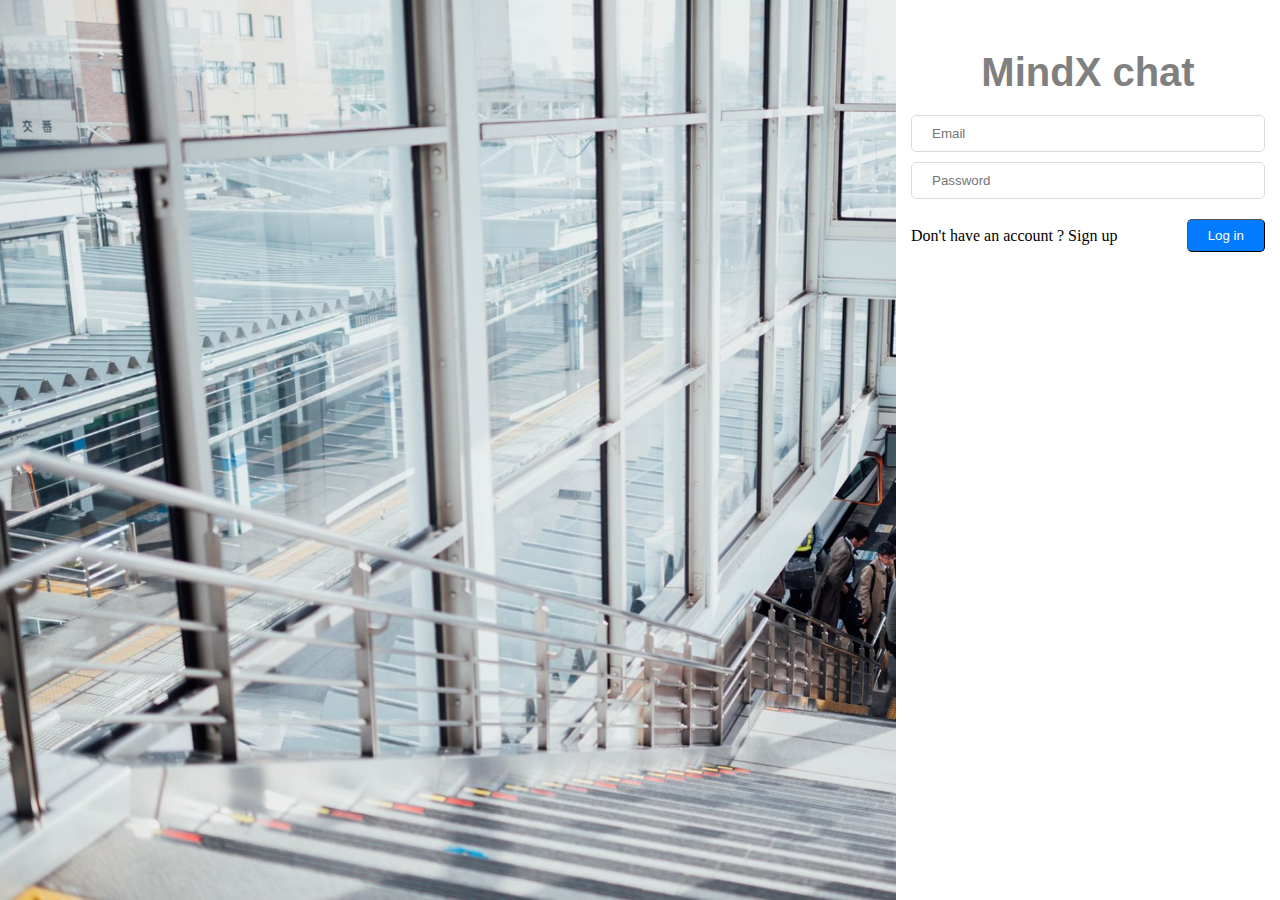
==== temp.html @ a43c65f0 "first commit" ====
<!DOCTYPE html>
<html lang="en">

<head>
    <meta charset="UTF-8">
    <meta name="viewport" content="width=device-width, initial-scale=1.0">
    <title>Document</title>
    <link rel="stylesheet" href="CSS/register.css">
    <link rel="stylesheet" href="CSS/style.css">
    <link rel="stylesheet" href="CSS/login.css">
</head>

<body>
    <!-- <div class="register_container">
        <form id="register_form">
            <div class='register_header'> MindX chat </div>
            <div class="name_wrapper">
                <div class="input_wrapper">
                    <input type='text' placeholder="First name" name='firstName'>
                    <div class="error" id='first_name_error'></div>
                </div>
                <div class="input_wrapper">
                    <input type='text' placeholder="Last name" name='lastName'>
                    <div class="error" id='last_name_error'></div>
                </div>
            </div>
            <div class="input_wrapper">
                <input type='email' placeholder="Email" name='email'>
                <div class="error" id='email_error'></div>
            </div>
            <div class="input_wrapper">
                <input type='password' placeholder="Password" name='password'>
                <div class="error" id='password_error'></div>
            </div>
            <div class="input_wrapper">
                <input type='password' placeholder="Confirm password" name='confirmPassword'>
                <div class="error" id='confirm_password_error'></div>
            </div>
            <div class="form_action">
                <div> Already have an account ? <span class = 'cursor_pointer' id ='log_in_change'> Log in </span></div>
                <button class='btn cursor_pointer' type = 'submit'> Register </button>
            </div>
        </form>
    </div> -->
    <div class="login_container">
        <form id = 'login_form'>
            <div class="login_header">MindX chat</div>
            <div class="input_wrapper">
                <input type ='email' placeholder="Email" name = 'email'>
                <div class= 'error' id= 'login_email_error'></div>
            </div>
            <div class ='input_wrapper'> 
                <input type ='password' placeholder="Password" name= 'password'>
                <div class='error' id= 'login_password_error'></div>
            </div>
            <div class="form_action"> 
                <div>Don't have an account ? <span class = 'cursor_pointer' id ='register_change'> Sign up</span></div>
                <button class = 'btn cursor_pointer'> Log in </button>
            </div>
        </form> 
    </div>
</body>

</html>
---- CSS/register.css ----
.register_container {
    height : 100vh;
    background-image: url(../IMG/background_register.jpg);
    background-size:cover;
    display: flex ;
    justify-content: flex-end;
}
.register_container #register_form {
    height : 100vh;
    background-color: white;
    width: 30%;
    padding: 50px 15px ;
    
}
.register_container .register_header {
    font-size: 40px;
    color: grey;
    text-align: center;
    font-weight: 600;
    font-family: sans-serif;
    margin-bottom: 20px;
}
.name_wrapper {
    display: flex;
    justify-content: space-between;
}
---- CSS/style.css ----
*{
    margin: 0px ;
    padding: 0px;
    box-sizing: border-box;
}
.input_wrapper input {
    padding:10px 20px;
    border: 1px solid #dbdbdb;
    border-radius: 5px;
    width : 100%;
    outline: none;
}
.input_wrapper {
    margin-bottom: 10px;
}
.form_action {
    margin-top: 20px;
    display: flex;
    justify-content: space-between;
    align-items : center;
}
.btn {
    padding:8px 20px;
    background: #037bfe;
    color : white;
    border-radius: 5px;
    border-width: 1px;
}
.cursor_pointer {
    cursor: pointer;
}
.error {
    color : red ;
}
---- CSS/login.css ----
.login_container{ 
    height: 100vh;
    background-image: url(../IMG/background_login.jpg);
    background-size: cover;
    display : flex;
    justify-content: flex-end;
}
.login_container #login_form {
    height: 100vh;
    background-color: white;
    width: 30%;
    padding: 50px 15px;
}
.login_header {
    font-size: 40px;
    color: grey;
    text-align: center;
    font-weight: 600;
    font-family: sans-serif;
    margin-bottom: 20px;
}
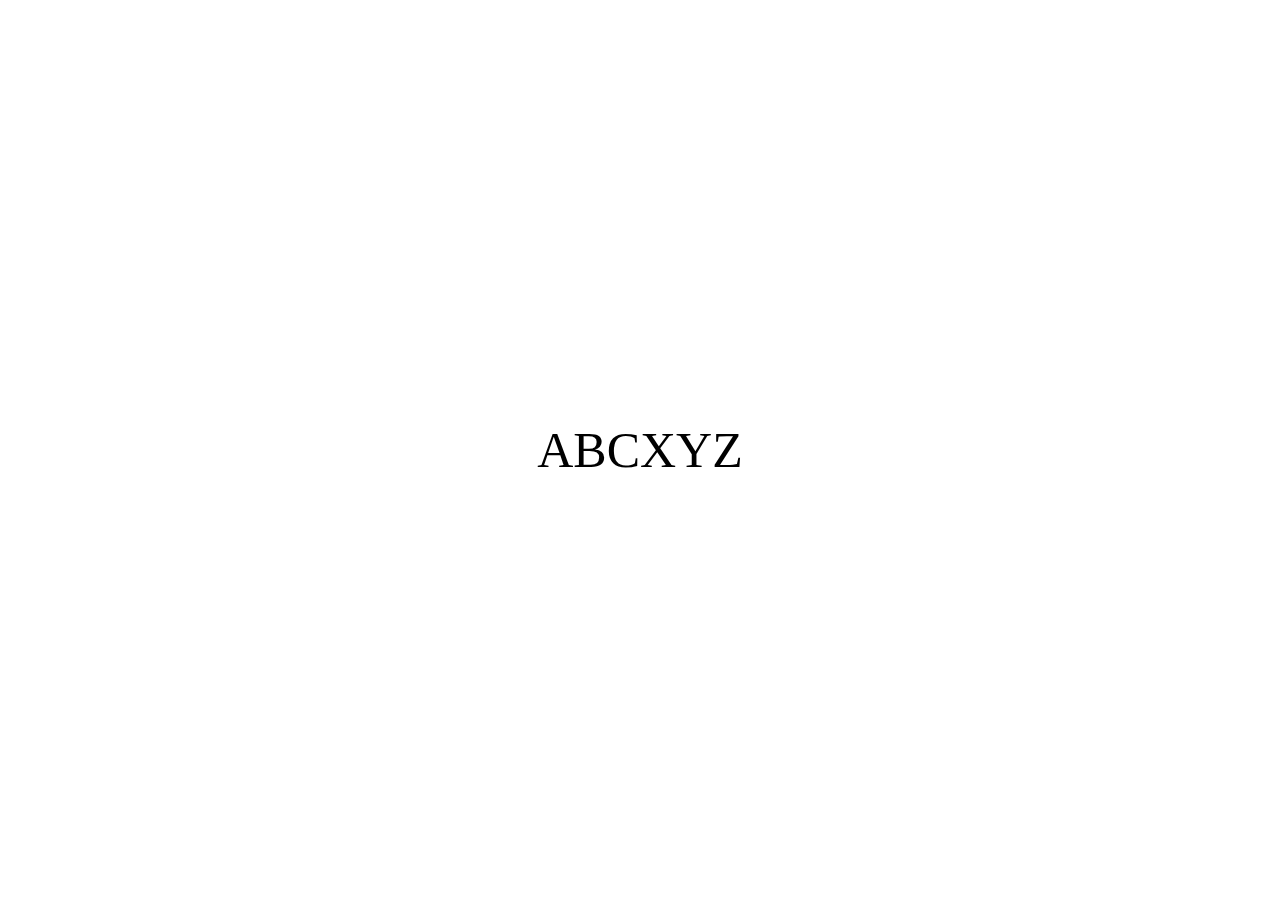
==== commit ae01844d: "no message" ====
--- a/temp.html
+++ b/temp.html
@@ -5,6 +5,7 @@
     <meta charset="UTF-8">
     <meta name="viewport" content="width=device-width, initial-scale=1.0">
     <title>Document</title>
+    <link rel="stylesheet" href="CSS/chat.css" >
     <link rel="stylesheet" href="CSS/register.css">
     <link rel="stylesheet" href="CSS/style.css">
     <link rel="stylesheet" href="CSS/login.css">
@@ -42,7 +43,7 @@
             </div>
         </form>
     </div> -->
-    <div class="login_container">
+    <!-- <div class="login_container">
         <form id = 'login_form'>
             <div class="login_header">MindX chat</div>
             <div class="input_wrapper">
@@ -58,7 +59,8 @@
                 <button class = 'btn cursor_pointer'> Log in </button>
             </div>
         </form> 
-    </div>
+    </div> -->
+    <div class="welcome" id ="welcome_user" > ABCXYZ </div> 
 </body>
 
 </html>--- a/CSS/chat.css
+++ b/CSS/chat.css
@@ -0,0 +1,7 @@
+.welcome {
+    height : 100vh;
+    font-size: 50px;
+    display: flex;
+    align-items: center;
+    justify-content: center;
+}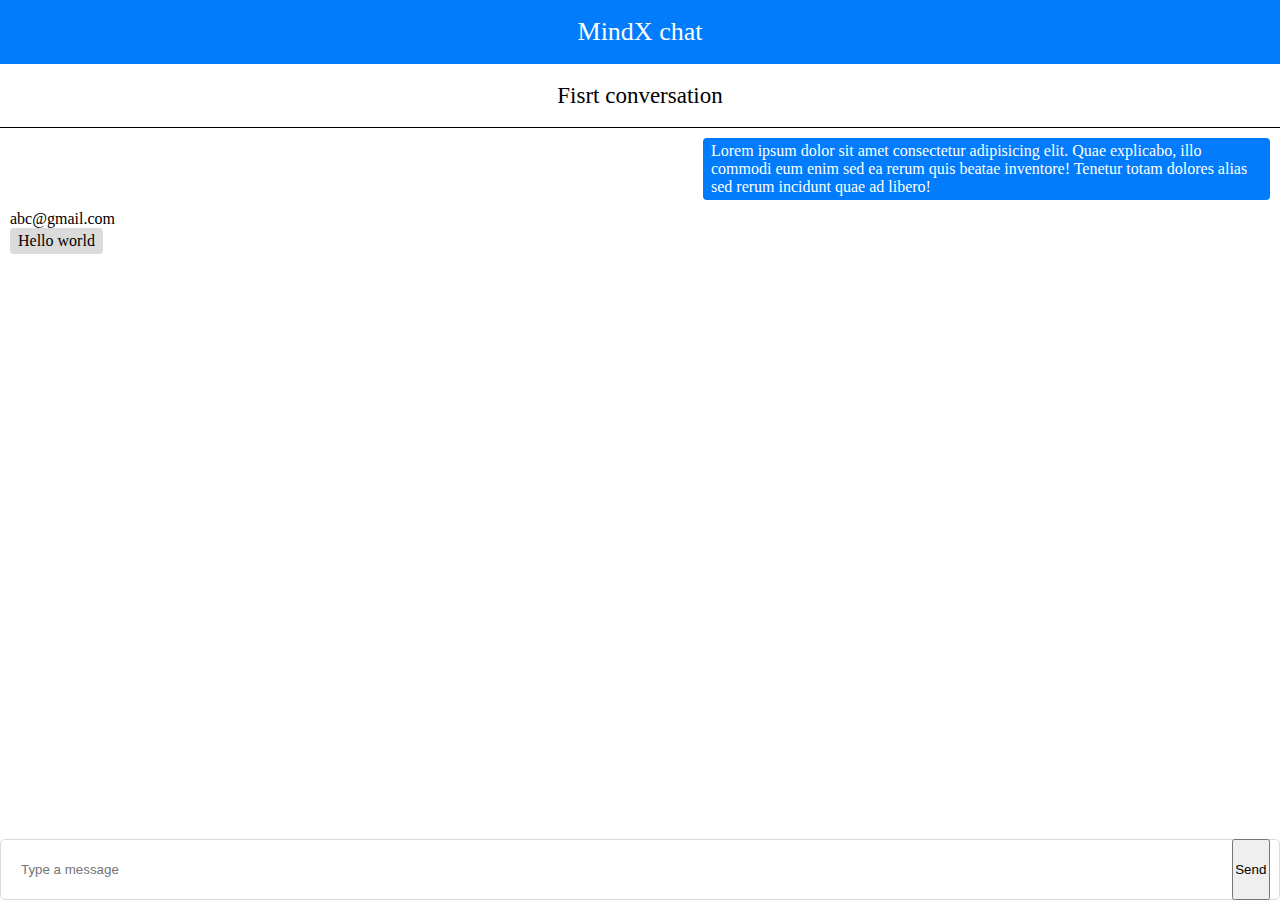
==== commit e021f7f2: "no message" ====
--- a/temp.html
+++ b/temp.html
@@ -9,6 +9,7 @@
     <link rel="stylesheet" href="CSS/register.css">
     <link rel="stylesheet" href="CSS/style.css">
     <link rel="stylesheet" href="CSS/login.css">
+    
 </head>
 
 <body>
@@ -60,7 +61,30 @@
             </div>
         </form> 
     </div> -->
-    <div class="welcome" id ="welcome_user" > ABCXYZ </div> 
+    <!-- <div class="welcome" id ="welcome_user" > ABCXYZ </div>  -->
+    <div class="chat_container">
+        <div class="header"> MindX chat </div>
+        <div class="main">
+            <div class="conversation_detail"> 
+                <div class="conversation_title"> Fisrt conversation</div>
+                <div class="list_messages">
+                    <div class="message my">
+                        <div class="content"> Lorem ipsum dolor sit amet consectetur adipisicing elit. Quae explicabo, illo commodi eum enim sed ea rerum quis beatae inventore! Tenetur totam dolores alias sed rerum incidunt quae ad libero! </div>
+                    </div>
+                    <div class="message their">
+                        <div class="owner">abc@gmail.com</div>
+                        <div class="content"> Hello world </div>
+                    </div>
+                </div>
+                <form id = "send_messages_form">
+                    <div class="input_wrapper">
+                        <input type="text" placeholder="Type a message" name = 'message'> </input>
+                    </div>
+                    <button type = 'submit'> Send </button>
+                </form>
+            </div>
+        </div>
+    </div>
 </body>
 
 </html>--- a/CSS/chat.css
+++ b/CSS/chat.css
@@ -4,4 +4,70 @@
     display: flex;
     align-items: center;
     justify-content: center;
-}+}
+.header {
+    background-color: #007cfd;
+    text-align: center;
+    height : 64px;
+    font-size : 26px;
+    color : #fff;
+    line-height: 64px;
+}
+.chat_container .conversation_title{
+    text-align: center;
+    height : 64px;
+    font-size : 23px;
+    line-height: 64px;
+    border-bottom: 1px solid black;
+}
+.chat_container {
+    height: 100vh;
+}
+.chat_container .main {
+    height : calc(100vh - 64px);
+}
+.chat_container .conversation_detail {
+    height: 100%;
+    display: flex;
+    flex-direction: column;
+
+}
+.chat_container .list_messages {
+    flex-grow: 1;
+    padding : 10px;
+
+}
+.chat_container #send_messages_form {
+    position: relative;
+}
+#send_messages_form button {
+    position: absolute;
+    right: 10px;
+    top: 0px;
+    width : 3%;
+    height: 100%;
+}
+#send_messages_form .input_wrapper {
+    margin: 0;
+}
+#send_messages_form .input_wrapper input {
+    padding : 22px 20px ; 
+}
+.list_messages .message .content {
+    width : max-content;
+    padding: 4px 8px;
+    border-radius: 4px;
+    max-width: 45%;
+}
+.list_messages .message.my .content {
+    background-color: #007cfd;
+    color: #fff;
+    margin-bottom: 10px;
+}
+.list_messages .message.my {
+    display: flex;
+    justify-content: flex-end;
+}
+.list_messages .message.their .content {
+    background-color: #dbdbdb;
+}
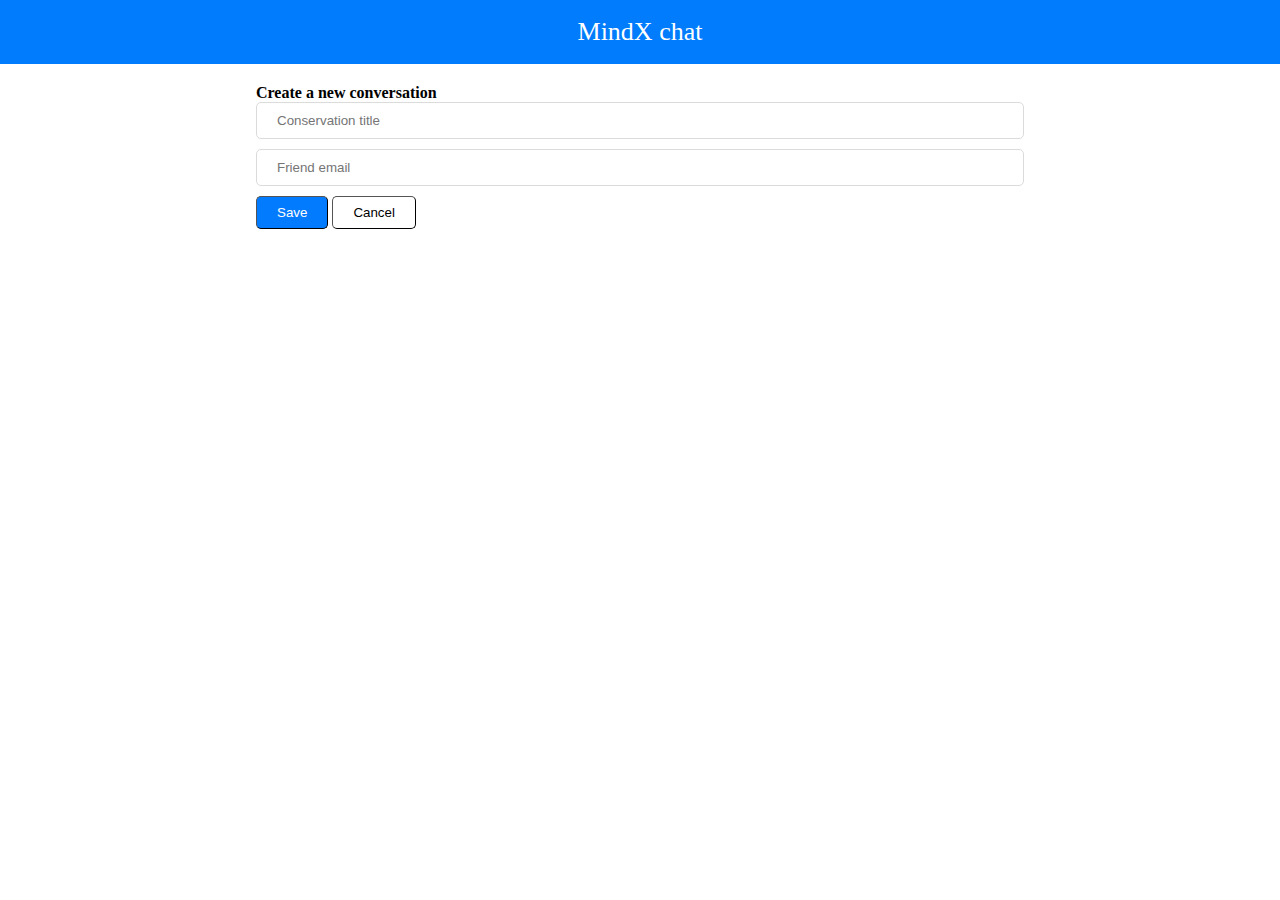
==== commit 6329d23e: "new update" ====
--- a/temp.html
+++ b/temp.html
@@ -5,11 +5,11 @@
     <meta charset="UTF-8">
     <meta name="viewport" content="width=device-width, initial-scale=1.0">
     <title>Document</title>
-    <link rel="stylesheet" href="CSS/chat.css" >
+    <link rel="stylesheet" href="CSS/chat.css">
     <link rel="stylesheet" href="CSS/register.css">
     <link rel="stylesheet" href="CSS/style.css">
     <link rel="stylesheet" href="CSS/login.css">
-    
+
 </head>
 
 <body>
@@ -62,29 +62,59 @@
         </form> 
     </div> -->
     <!-- <div class="welcome" id ="welcome_user" > ABCXYZ </div>  -->
-    <div class="chat_container">
+    <!-- <div class="chat_container">
         <div class="header"> MindX chat </div>
         <div class="main">
-            <div class="conversation_detail"> 
+            <div class='aside_left'>
+                <div class="create_conversation">
+                    <button class='btn cursor_pointer' id='create_conversation'> + New conversation</button>
+                </div>
+                <div class="list_conversations">
+                    <div class="conversation current cursor_pointer">
+                        <div class="left_conversation_title"> First conversation </div>
+                        <div class="num_of_user">10 users</div>
+                    </div>
+                    <div class="conversation cursor_pointer">
+                        <div class="left_conversation_title"> Second conversation </div>
+                        <div class="num_of_user">3 users</div>
+                    </div>
+                    <div class="conversation cursor_pointer">
+                        <div class="left_conversation_title"> Third conversation </div>
+                        <div class="num_of_user">5 users</div>
+                    </div>
+
+
+                </div>
+            </div>
+            <div class="conversation_detail">
                 <div class="conversation_title"> Fisrt conversation</div>
-                <div class="list_messages">
-                    <div class="message my">
-                        <div class="content"> Lorem ipsum dolor sit amet consectetur adipisicing elit. Quae explicabo, illo commodi eum enim sed ea rerum quis beatae inventore! Tenetur totam dolores alias sed rerum incidunt quae ad libero! </div>
+                <div class="list_messages"></div>
+                <form id="send_messages_form">
+                    <div class="input_wrapper">
+                        <input type="text" placeholder="Type a message" name='message'> </input>
                     </div>
-                    <div class="message their">
-                        <div class="owner">abc@gmail.com</div>
-                        <div class="content"> Hello world </div>
-                    </div>
-                </div>
-                <form id = "send_messages_form">
-                    <div class="input_wrapper">
-                        <input type="text" placeholder="Type a message" name = 'message'> </input>
-                    </div>
-                    <button type = 'submit'> Send </button>
+                    <button type='submit'> <i class="fas fa-paper-plane fa-2x"></i> </button>
                 </form>
             </div>
         </div>
     </div>
-</body>
+</body> -->
+    <div class="create_conversation_wrapper">
+        <div class="header">MindX chat</div>
+        <form id='create>conversation_form' style="width :60%; margin: auto; margin-top: 20px;">
+            <h4> Create a new conversation</h4>
+            <div class="input_wrapper">
+                <input type='text' placeholder="Conservation title" name='title'>
+                <div class="error" id='create_conversation_title_error'> </div>
+            </div>
+            <div class="input_wrapper">
+                <input type='text' placeholder="Friend email" name='email'>
+                <div class="error" id='create_conversation_email_error'> </div>
+            </div>
+            <button class='btn'>Save</button>
+            <button class='btn btn-bg-light' type='button' id='redirect_to_chat'>Cancel</button>
+
+        </form>
+    </div>
 
 </html>--- a/CSS/chat.css
+++ b/CSS/chat.css
@@ -25,9 +25,11 @@
 }
 .chat_container .main {
     height : calc(100vh - 64px);
+    display : flex;
 }
 .chat_container .conversation_detail {
     height: 100%;
+    width: 85%;
     display: flex;
     flex-direction: column;
 
@@ -35,13 +37,16 @@
 .chat_container .list_messages {
     flex-grow: 1;
     padding : 10px;
-
+    overflow-y: auto;
 }
 .chat_container #send_messages_form {
     position: relative;
 }
 #send_messages_form button {
     position: absolute;
+    border : none;
+    background : transparent ;
+    color : #007cfd;
     right: 10px;
     top: 0px;
     width : 3%;
@@ -51,10 +56,11 @@
     margin: 0;
 }
 #send_messages_form .input_wrapper input {
-    padding : 22px 20px ; 
+    padding: 22px 20px ; 
+    border-left: none;
 }
 .list_messages .message .content {
-    width : max-content;
+    width: max-content; 
     padding: 4px 8px;
     border-radius: 4px;
     max-width: 45%;
@@ -63,6 +69,7 @@
     background-color: #007cfd;
     color: #fff;
     margin-bottom: 10px;
+    word-break: break-all;
 }
 .list_messages .message.my {
     display: flex;
@@ -71,3 +78,22 @@
 .list_messages .message.their .content {
     background-color: #dbdbdb;
 }
+.chat_container .aside_left {
+    width : 15%;
+    height : 100%;
+    border-right : 1px solid #dbdbdb;
+}
+.chat_container .aside_left .create_conversation { 
+    display : flex ;
+    height : 64px;
+    justify-content: center;
+    align-items: center;
+    border-bottom: 1px solid #dbdbdb;
+}
+.chat_container .aside_left .list_conversations .conversation {
+    padding : 10px;
+}
+.chat_container .aside_left .list_conversations .conversation.current {
+    background : #dbdbdb;
+
+}--- a/CSS/style.css
+++ b/CSS/style.css
@@ -31,4 +31,8 @@
 }
 .error {
     color : red ;
+}
+.btn-bg-light {
+    color : black;
+    background-color: #ffffff;
 }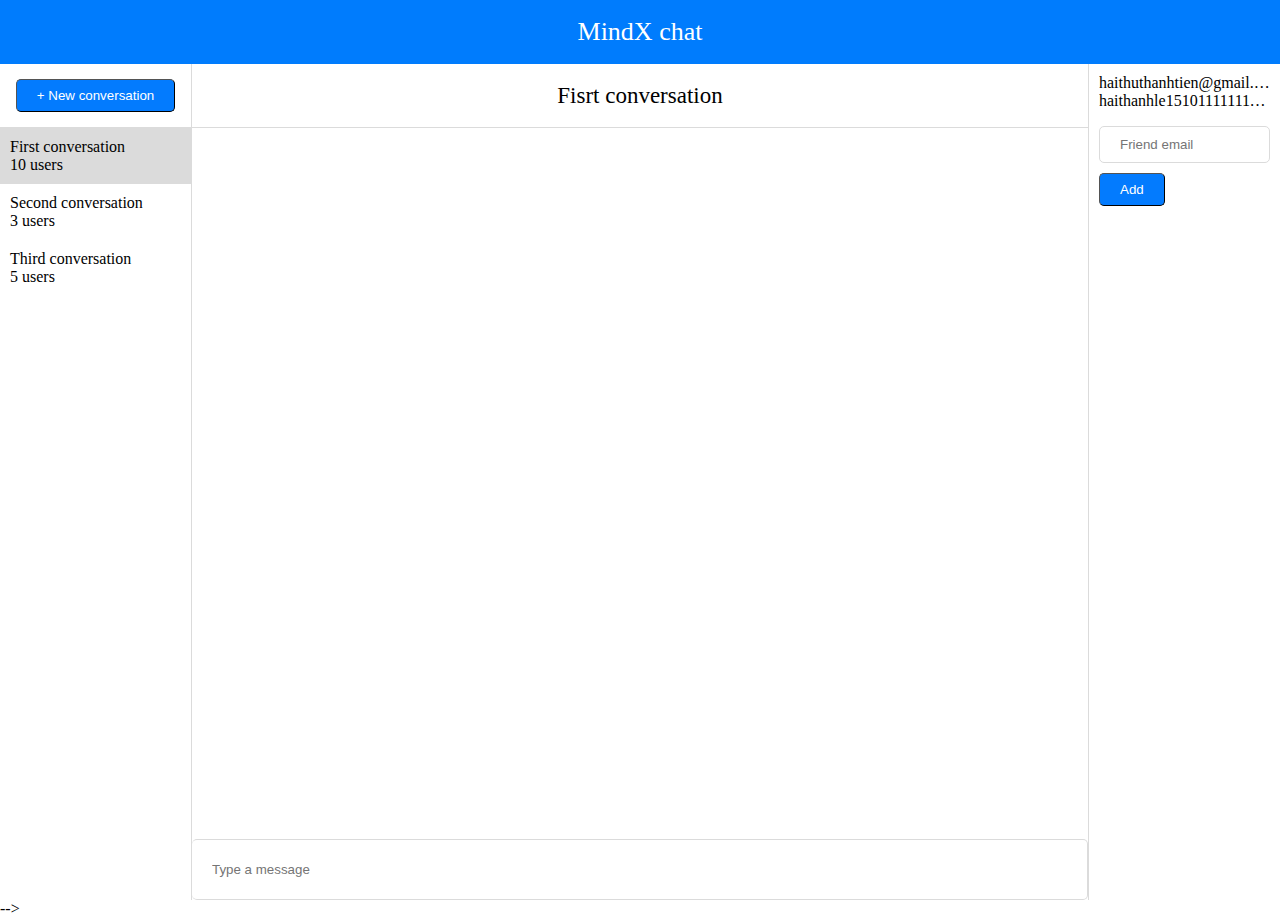
==== commit bbe04b1d: "media query" ====
--- a/temp.html
+++ b/temp.html
@@ -62,7 +62,7 @@
         </form> 
     </div> -->
     <!-- <div class="welcome" id ="welcome_user" > ABCXYZ </div>  -->
-    <!-- <div class="chat_container">
+    <div class="chat_container">
         <div class="header"> MindX chat </div>
         <div class="main">
             <div class='aside_left'>
@@ -82,8 +82,6 @@
                         <div class="left_conversation_title"> Third conversation </div>
                         <div class="num_of_user">5 users</div>
                     </div>
-
-
                 </div>
             </div>
             <div class="conversation_detail">
@@ -96,10 +94,22 @@
                     <button type='submit'> <i class="fas fa-paper-plane fa-2x"></i> </button>
                 </form>
             </div>
+            <div class="aside_right">
+                <div class="user_email">haithuthanhtien@gmail.com</div>
+                <div class="user_email">haithanhle1510111111111111111111@gmail.com</div>
+                <form class= 'mt-1'  id = 'add_user_form'>
+                    <div class="input_wrapper"> 
+                        <input type = 'text' name = 'email' placeholder= 'Friend email'> 
+                        <div class ='error' id = email_error></div>
+                    </div>
+                    <button class= 'btn' >Add</button>
+                </form>
+
+            </div>
         </div>
     </div>
 </body> -->
-    <div class="create_conversation_wrapper">
+<!-- <div class="create_conversation_wrapper">
         <div class="header">MindX chat</div>
         <form id='create>conversation_form' style="width :60%; margin: auto; margin-top: 20px;">
             <h4> Create a new conversation</h4>
@@ -115,6 +125,6 @@
             <button class='btn btn-bg-light' type='button' id='redirect_to_chat'>Cancel</button>
 
         </form>
-    </div>
+    </div> -->
 
 </html>--- a/CSS/chat.css
+++ b/CSS/chat.css
@@ -18,7 +18,7 @@
     height : 64px;
     font-size : 23px;
     line-height: 64px;
-    border-bottom: 1px solid black;
+    border-bottom: 1px solid #dbdbdb;
 }
 .chat_container {
     height: 100vh;
@@ -29,7 +29,7 @@
 }
 .chat_container .conversation_detail {
     height: 100%;
-    width: 85%;
+    width: 70%;
     display: flex;
     flex-direction: column;
 
@@ -92,8 +92,72 @@
 }
 .chat_container .aside_left .list_conversations .conversation {
     padding : 10px;
+    position: relative;
 }
 .chat_container .aside_left .list_conversations .conversation.current {
     background : #dbdbdb;
 
+}
+.chat_container .aside_right {
+    border-left: 1px solid #dbdbdb;
+    width : 15%;
+    padding: 10px;
+    
+}
+.chat_container .aside_right .user_email{
+    overflow: hidden; 
+    text-overflow: ellipsis;
+}
+.chat_container .notification {
+    position: absolute;
+    width: 15px ;
+    height: 15px;
+    background-color: #007cfd;
+    border-radius: 50%;
+    top: 15px;
+    right: 12px;
+    display: none;
+}
+@media screen and (max-width: 768px) {
+    .aside_right {
+        display: none;
+    }
+    .chat_container .conversation_detail {
+        width : 85%;
+    }
+    .chat_container .num_of_user {
+        display: none;
+    }
+    .chat_container .aside_left .list_conversations .conversation {
+        height: 64px;
+        width : 64px;
+        border-radius: 50%;
+        padding : 0;
+        border: 1px solid #dbdbdb;
+        text-align: center;
+        line-height: 64px;
+        margin : auto;
+        margin-bottom: 10px;
+    }
+    .chat_container .aside_left .list_conversations .conversation:first-child {
+        margin-top: 10px;
+    }
+    .chat_container .notification {
+        width: 15px;
+        height: 15px;
+        top:25px;
+        right: 0px;
+    }
+@media screen and (max-width: 576px) {
+    .chat_container .aside_left .list_conversations .conversation {
+        height: 40px;
+        width: 40px;
+        line-height: 40px;
+    }
+    .chat_container .notification {
+        width: 12px;
+        height: 12px;
+        top:13px;
+        right: 0px;
+    }
 }--- a/CSS/register.css
+++ b/CSS/register.css
@@ -24,4 +24,9 @@
     display: flex;
     justify-content: space-between;
 }
+@media screen and (max-width :768px) {
+    .register_container #register_form {
+        width : 100%
+    }
+}
 
--- a/CSS/style.css
+++ b/CSS/style.css
@@ -33,6 +33,9 @@
     color : red ;
 }
 .btn-bg-light {
-    color : black;
-    background-color: #ffffff;
+    background: transparent;
+    color: #333;
+}
+.mt-1 {
+    margin-top: 1rem !important;
 }--- a/CSS/login.css
+++ b/CSS/login.css
@@ -18,4 +18,9 @@
     font-weight: 600;
     font-family: sans-serif;
     margin-bottom: 20px;
-}+}
+@media screen and (max-width :768px) {
+    .login_container #login_form {
+        width : 100%
+    }
+}
